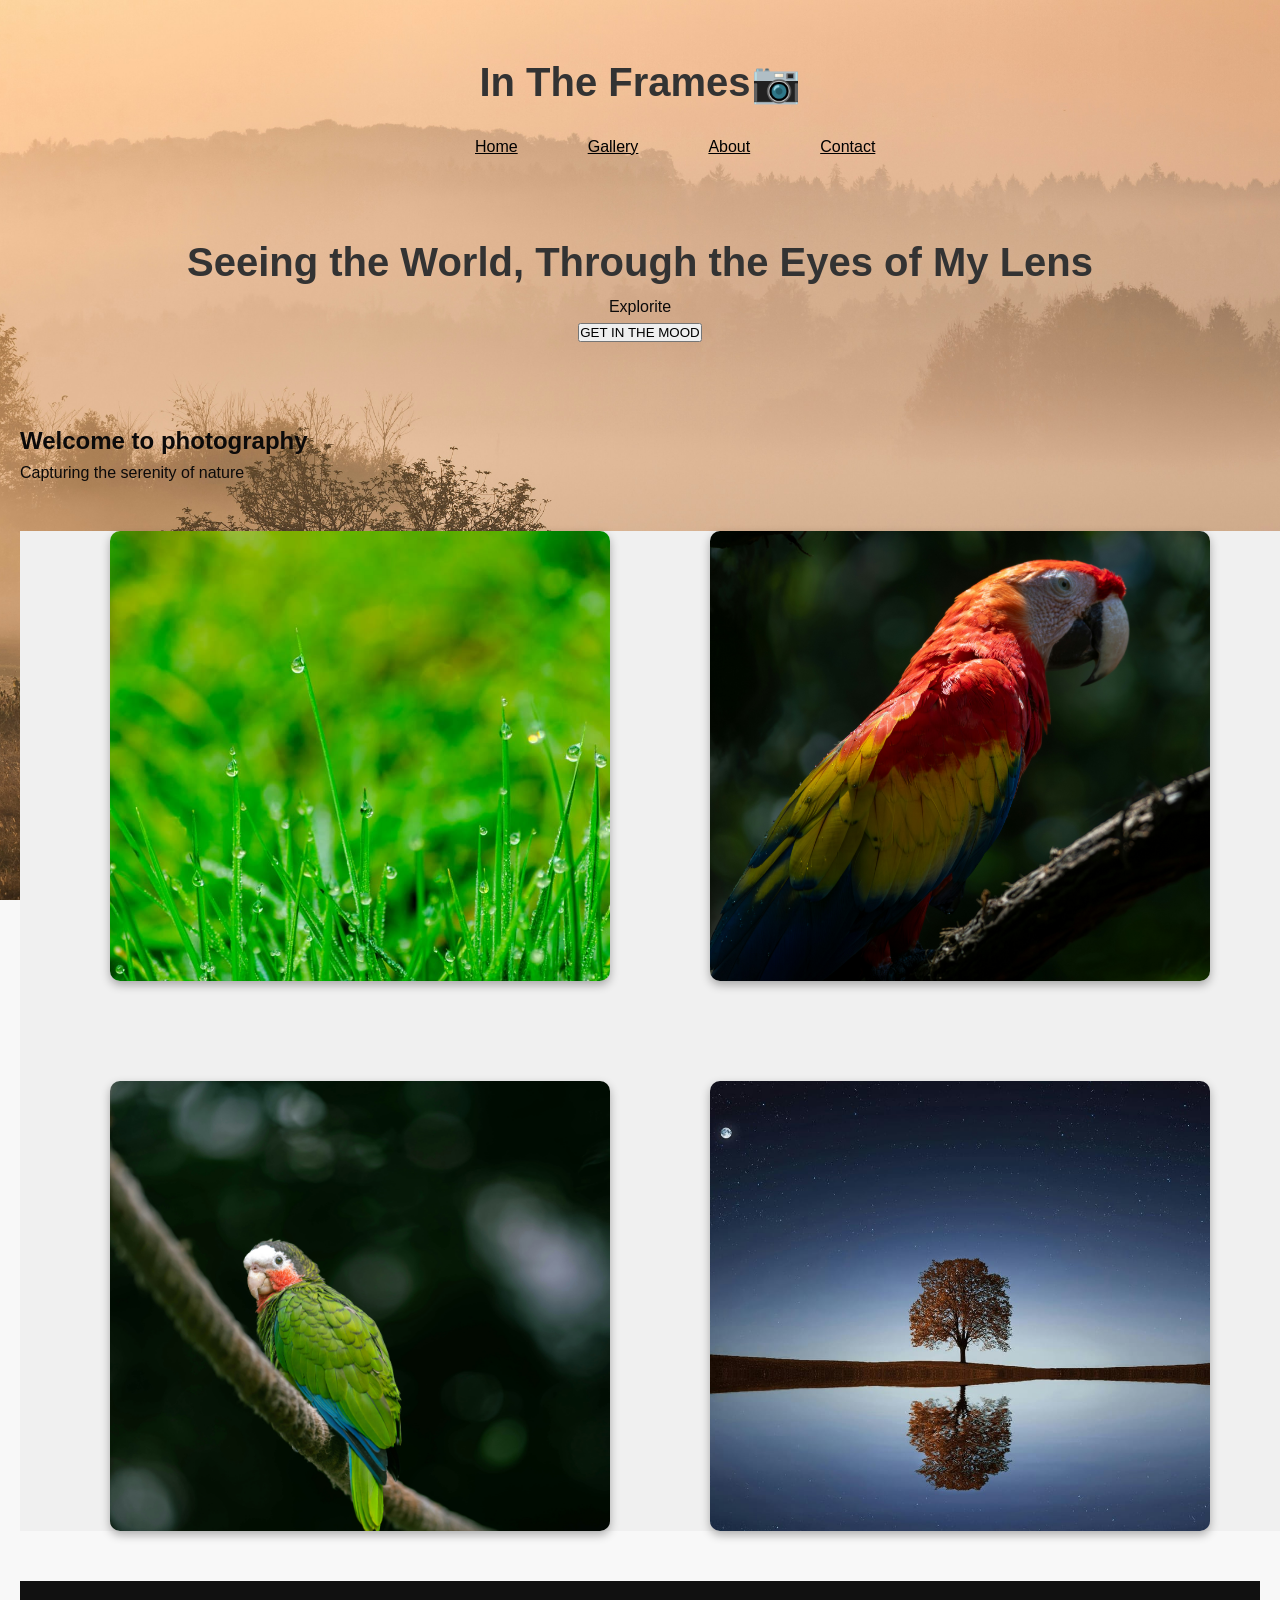
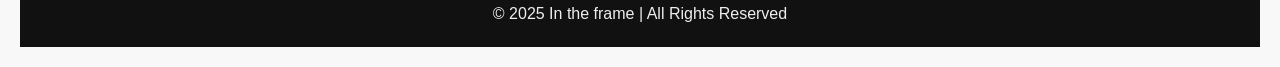
==== index.html @ 229a0e6a "renamed home.html to index.html" ====
<!DOCTYPE html>
<html lang="en">
<head>
  <meta charset="UTF-8">
  <title>In The Frames-Photography</title>
  <style>
  body {
  background-image: url('bg.jpg'); /* Replace with your image path or URL */
  background-size: cover;                 /* Make it fill the screen */
  background-repeat: no-repeat;           /* Don't repeat the image */
  background-position: center center;     /* Center the image */
  background-attachment: fixed;           /* Optional: keeps image fixed while scrolling */
  margin: 0;                              
  padding: 0;
  font-family: Arial, sans-serif;
}</style>
  </head>
  <body>
  <link rel="stylesheet" href="style.css">
  <header>
    <h1>In The Frames📷</h1>
    <nav><div class="nav-links">
      <a href="home.html">Home</a>
      <a href="gallery.html">Gallery</a>
      <a href="about.html">About</a>
      <a href="contact.html">Contact</a>
    </div></nav>
    
  </header>

  <section class="hero">
    <div class="hero-content"><center>
      <h1>Seeing the World, Through the Eyes of My Lens</h1>
      <p>Explorite</p>
      <button class="btn">GET IN THE MOOD</button>
   </center></div>
   <br> </br>
  </section>
    <section class="content">
  <br>
  <h2>Welcome to photography</h2>
  <p>   Capturing the serenity of nature</p>
  </br>
  </section>
  <div class="full-width-background">
  <div class="image-row">
    <img src="img3.jpg" alt="Image 1">
    <img src="img7.jpg" alt="Image 2">
    <img src="img8.jpg" alt="Image 3">
    <img src="img4.jpg" alt="scroll-img">
  </div>
  </div>
</section>
<footer class="site-footer">
        <p>&copy; 2025 In the frame | All Rights Reserved</p>
    </footer>  <!-- Gallery, About, and Contact will come later -->

</body>
</html>
---- style.css ----
header {      /* dark background */
  color:black;                 /* text color */
  padding: 30px;
  text-align: center;
}

header h1 {
  font-size: 40px;
  margin-bottom: 10px;
}

header p {
  font-size: 18px;
  color:black;                  /* lighter text for caption */
  margin: 0;
}
.nav-links{
  display: flex;
  gap:20px ;
    text-align: center;
    margin:0 400px;

}
.nav-links a{
  color:black;
  font-weight: 600px;
  padding: 10px 25px;
  transition: color 0.2 ease;
}
.nav-links a:hover{
  color: white;

}
.full-width-background {
  background-color: #f0f0f0;
  width: 100vw;
  padding: 0;
}
.scroll-img {
  width: 200px;
  height: 300px;
  object-fit: cover;
  opacity: 0;
  transform: translateY(50px);
  transition: all 1s ease-in-out;
}

/* When image is in view, add class */
.scroll-img.visible {
  opacity: 1;
  transform: translateY(0);
}
.image-row {
  display: flex;                 /* Places images in a row */
  justify-content: center;      /* Center the row */
  gap: 100px;                    /* Space between images */
  flex-wrap: wrap;              /* Wrap if screen is small */
  margin-top: 20px;
  background-color:#f0f0f0;

}

.image-row img {
  width: 500px;                 /* Fixed width for uniform size */
  height: 450px;                /* Same height */
  object-fit: cover;            /* Crops to fill area neatly */
  border-radius: 10px;
  box-shadow: 0 4px 10px rgba(0,0,0,0.3);
  transition: transform 0.3s;
}

.image-row img:hover {
  transform: scale(1.05);       /* Zoom effect on hover */
}
* {
    margin: 0;
    padding: 0;
    box-sizing: border-box;
    font-family: Arial, sans-serif;
}

body {
    background-color: #f0f0f0;
    padding: 20px;
}

header {
    text-align: center;
    margin-bottom: 30px;
}

h1 {
    color: #333;
    font-size: 2.5em;
}

.gallery {
    display: grid;
    grid-template-columns: repeat(auto-fit, minmax(250px, 1fr));
    gap: 100px;
}

.photo img {
    width: 100%;
    height: 350px;
    object-fit:cover;
    border-radius: 10px;
    box-shadow: 0 4px 8px rgba(0, 0, 0, 0.2);
    transition: transform 0.3s;
}

.photo img:hover {
    transform: scale(1.08);
}
/*adout*/
/* Reset & base styles */
* {
    margin: 0;
    padding: 0;
    box-sizing: border-box;
}

body {
    font-family: 'Segoe UI', sans-serif;
    background-color: #f8f8f8;
    color: hsl(0, 5%, 4%);
    line-height: 1.6;
}

.site-header {
    background-color: #080808;
    color: rgb(249, 249, 250);
    padding: 40px 0;
    text-align: center;
}

.site-header h1 {
    font-size: 3rem;
}

.about-container {
    display: flex;
    flex-wrap: wrap;
    max-width: 1000px;
    margin: 40px auto;
    padding: 20px;
    background-color: #fff;
    border-radius: 12px;
    box-shadow: 0 4px 12px rgba(0, 0, 0, 0.1);
    gap: 30px;
}

.about-image {
    flex: 1 1 300px;
    text-align: center;
}

.about-image img {
    width: 200%;
    max-width: 250px;
    border-radius: 500%;
    border: 4px solid #444;
    box-shadow: 0 4px 8px rgba(0, 0, 0, 0.2);
}

.about-text {
    flex: 2 1 400px;
}

.about-text h2 {
    font-size: 2rem;
    margin-bottom: 20px;
    color: hsl(0, 0%, 3%);
}

.about-text p {
    margin-bottom: 15px;
    font-size: 1.1rem;
    color: hsl(0, 0%, 5%);
}

.site-footer {
    text-align: center;
    padding: 20px;
    background-color: #111;
    color: #eee;
    margin-top: 50px;
}
/*contact*/
* {
    box-sizing: border-box;
    margin: 0;
    padding: 0;
    font-family: 'Segoe UI', sans-serif;
}

body {
    height: 100%;
}

/* Background Image Section */
.contact-background {
    background-image: url('bg3.jpg'); /* Replace with your image path */
    background-size: cover;
    background-position: center;
    height: 100vh;
    display: flex;
    align-items: center;
    justify-content: center;
}

.contact-overlay {
    background-color: rgba(0, 0, 0, 0.6); /* Dark overlay */
    padding: 0px;
    border-radius: 15px;
    width: 90%;
    max-width: 600px;
    color: #f4f2f2;
}

/* Contact Form Styles */
.contact-form-container h1 {
    text-align: center;
    font-size: 2.5rem;
    color:#ffffff;
    margin-bottom: 10px;
}

.contact-form-container p {
    text-align: center;
    margin-bottom: 30px;
    font-size: 1.1rem;
}

.contact-form input,
.contact-form textarea {
    width: 100%;
    padding: 12px;
    margin-bottom: 15px;
    border: none;
    border-radius: 8px;
    font-size: 1rem;
}

.contact-form button {
    width: 100%;
    background-color: #ff6600;
    color: white;
    padding: 14px;
    font-size: 1.1rem;
    border: none;
    border-radius: 8px;
    cursor: pointer;
    transition: background 0.3s;
}

.contact-form button:hover {
    background-color: #e65c00;
}
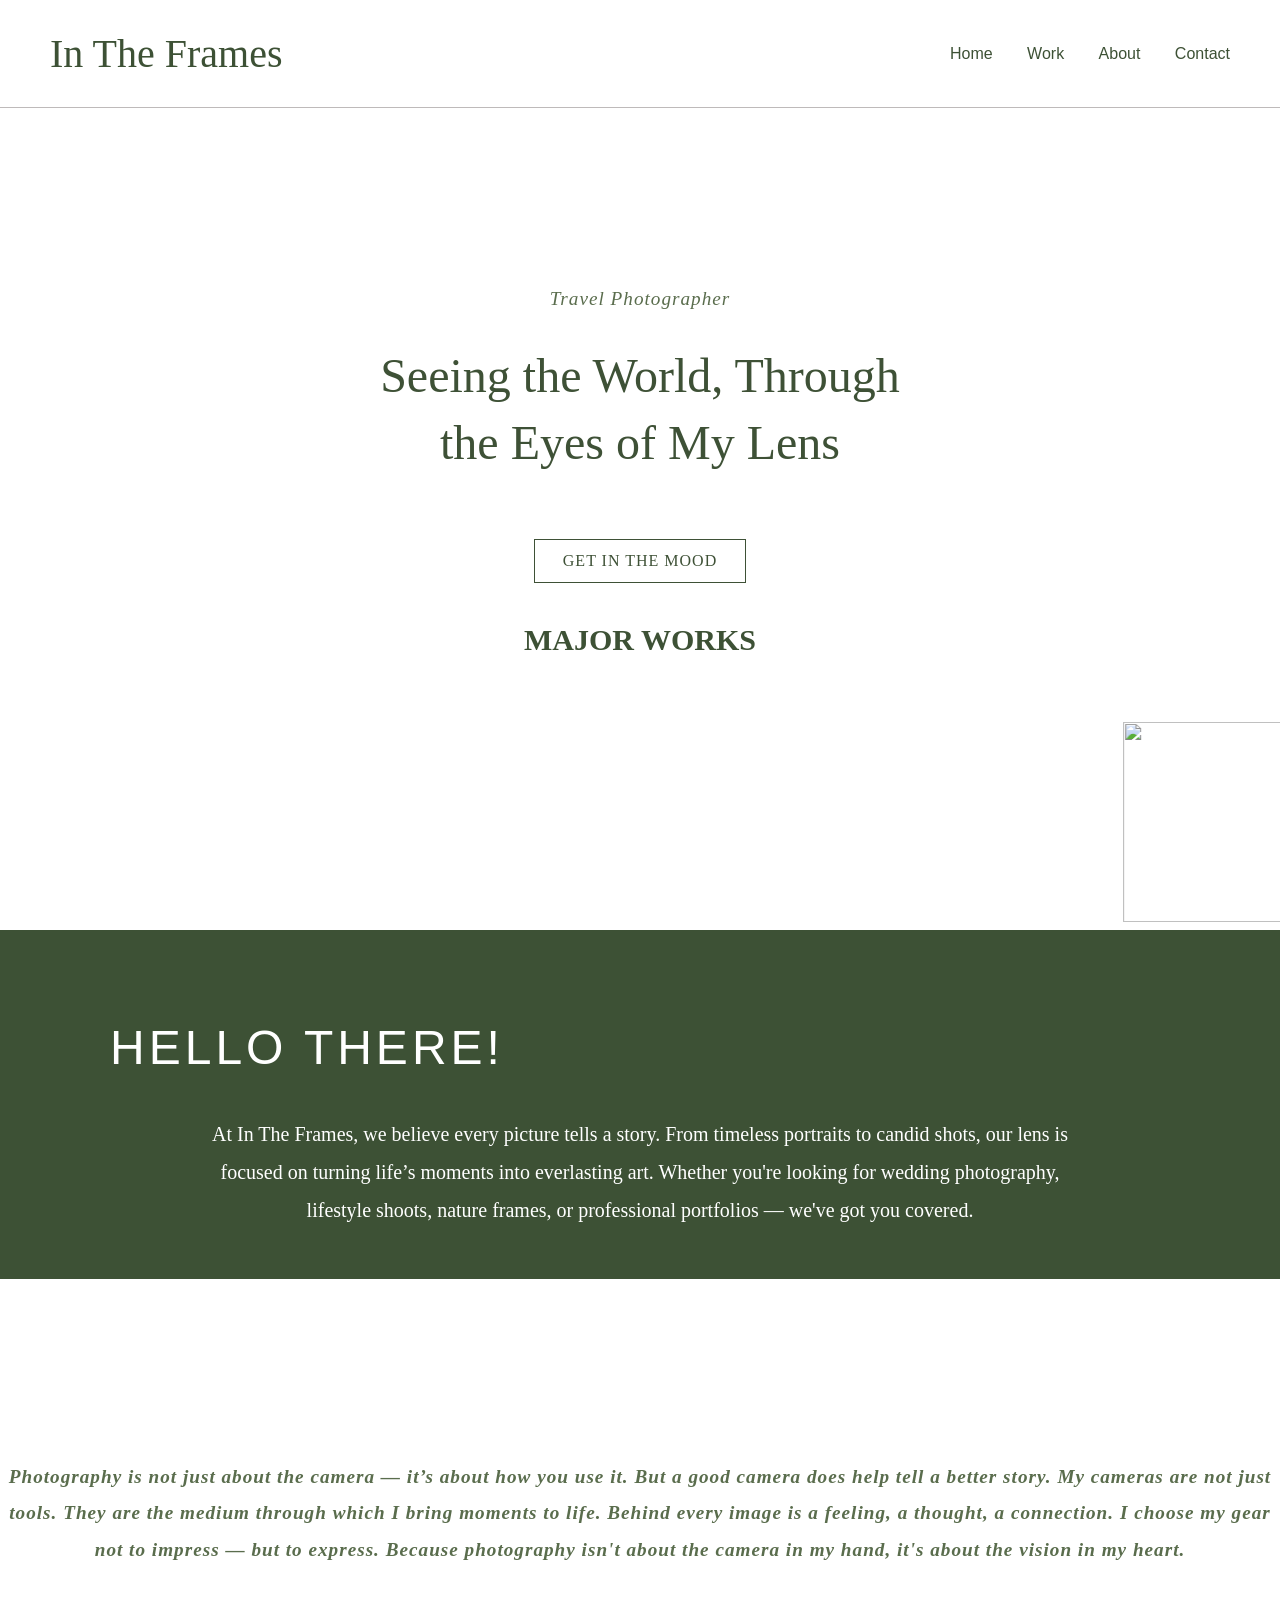
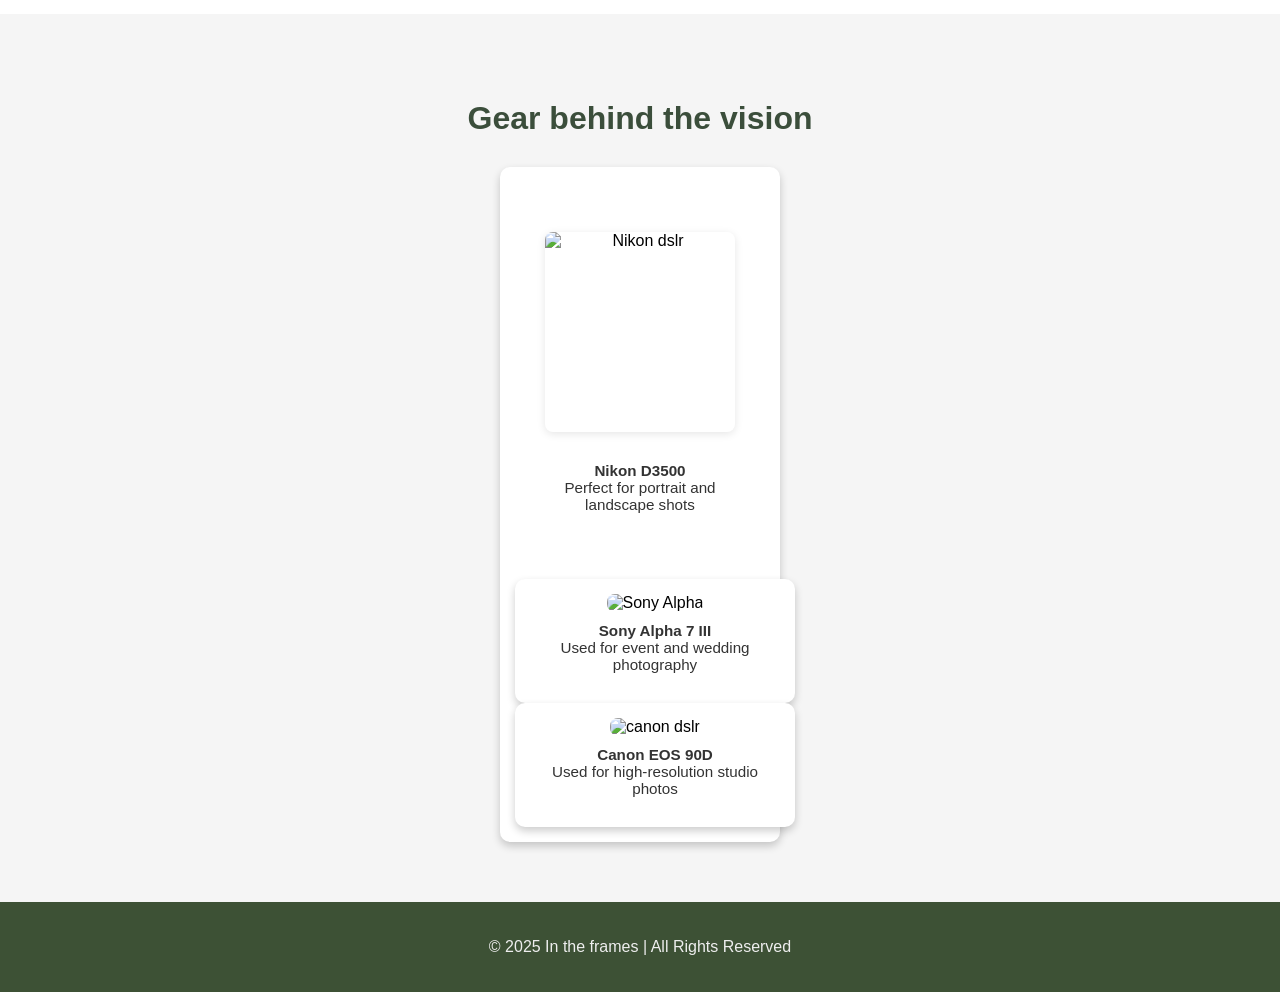
==== commit 137cba5f: "photography project upload" ====
--- a/index.html
+++ b/index.html
@@ -2,57 +2,98 @@
 <html lang="en">
 <head>
   <meta charset="UTF-8">
-  <title>In The Frames-Photography</title>
-  <style>
-  body {
-  background-image: url('bg.jpg'); /* Replace with your image path or URL */
-  background-size: cover;                 /* Make it fill the screen */
-  background-repeat: no-repeat;           /* Don't repeat the image */
-  background-position: center center;     /* Center the image */
-  background-attachment: fixed;           /* Optional: keeps image fixed while scrolling */
-  margin: 0;                              
-  padding: 0;
-  font-family: Arial, sans-serif;
-}</style>
+  <title>In The Frames</title>
   </head>
+
+  
   <body>
-  <link rel="stylesheet" href="style.css">
+  <link rel="stylesheet" href="stylee.css">
   <header>
-    <h1>In The Frames📷</h1>
+  <div class="header-row">
+    <h1>In The Frames</h1>
     <nav><div class="nav-links">
       <a href="home.html">Home</a>
-      <a href="gallery.html">Gallery</a>
+      <a href="work.html">Work</a>
       <a href="about.html">About</a>
       <a href="contact.html">Contact</a>
     </div></nav>
+  </div>
+  <body>
+  <!-- Background Image Section -->
+  <div class="hero-text">
     
-  </header>
+     <p class="subtext">Travel Photographer</p>
+  <h1>Seeing the World, Through<br> the Eyes of My Lens</h1>
+  <a href="work.html" class="hero-button">GET IN THE MOOD</a>
+   
+  </div>
 
-  <section class="hero">
-    <div class="hero-content"><center>
-      <h1>Seeing the World, Through the Eyes of My Lens</h1>
-      <p>Explorite</p>
-      <button class="btn">GET IN THE MOOD</button>
-   </center></div>
-   <br> </br>
-  </section>
-    <section class="content">
-  <br>
-  <h2>Welcome to photography</h2>
-  <p>   Capturing the serenity of nature</p>
-  </br>
-  </section>
-  <div class="full-width-background">
-  <div class="image-row">
-    <img src="img3.jpg" alt="Image 1">
-    <img src="img7.jpg" alt="Image 2">
-    <img src="img8.jpg" alt="Image 3">
-    <img src="img4.jpg" alt="scroll-img">
+  <div class="text">
+    <h4> MAJOR WORKS</h4>
+  </div>
+<marquee behavior="scroll" direction="left" scrollamount="10">
+  
+  <img src="C:\Users\ritha\OneDrive\Documents\sharmila\photographh\photos\image1.jpg" width="200" height="200" />
+  <img src="C:\Users\ritha\OneDrive\Documents\sharmila\photographh\img6.jpg" width="200" height="200" />
+  <img src="C:\Users\ritha\OneDrive\Documents\sharmila\photographh\photos\image3.jpg" width="200" height="200" />
+  <img src="C:\Users\ritha\OneDrive\Documents\sharmila\photographh\photos\imgg.jpg" width="200" height="200" />
+  
+  <img src="C:\Users\ritha\OneDrive\Documents\sharmila\photographh\photos\marq2.jpg" width="200" height="200" />
+  <img src="C:\Users\ritha\OneDrive\Documents\sharmila\photographh\photos\marq3.jpg" width="200" height="200" />
+  <img src="C:\Users\ritha\OneDrive\Documents\sharmila\photographh\photos\marq5.jpg" width="200" height="200" />
+  <img src="C:\Users\ritha\OneDrive\Documents\sharmila\photographh\photos\marq4.jpg" width="200" height="200" />
+</marquee>
+
+    <section class="intro-section">
+  <div class="intro-content">
+    <h2>HELLO THERE!</h2>
+    <p>
+      At In The Frames, we believe every picture tells a story.
+       From timeless portraits to candid shots, our lens is focused on turning life’s moments into everlasting art.
+        Whether you're looking for wedding photography, lifestyle shoots, nature frames, or professional portfolios — we've got you covered.
+    </p>
+  </div>
+</section>
+<div class="hero-text">
+<h4 class="subtext">
+Photography is not just about the camera — it’s about how you use it. 
+But a good camera does help tell a better story.
+My cameras are not just tools.
+They are the medium through which I bring moments to life.
+Behind every image is a feeling, a thought, a connection.
+
+I choose my gear not to impress — but to express.
+Because photography isn't about the camera in my hand,
+it's about the vision in my heart.</h4>
+</div>
+  <!-- White Box with Images -->
+
+
+<section class="camera-used">
+  <h2>Gear behind the vision</h2>
+  <div class="camera-list">
+    <div class="camera-item">
+  <div class="image-section">
+    <img src="C:\Users\ritha\OneDrive\Documents\sharmila\photographh\photos\home2.jpg" alt="Nikon dslr" >
+    <p><strong>Nikon D3500</strong><br>Perfect for portrait and landscape shots</p>
+    </div>
+     <div class="camera-item">
+    <img src="C:\Users\ritha\OneDrive\Documents\sharmila\photographh\photos\home4.jpg" alt="Sony Alpha">
+    <p><strong>Sony Alpha 7 III</strong><br>Used for event and wedding photography</p>
+    </div>
+    <div class="camera-item">
+    <img src="C:\Users\ritha\OneDrive\Documents\sharmila\photographh\photos\home3.jpg" alt="canon dslr">
+     <p><strong>Canon EOS 90D</strong><br>Used for high-resolution studio photos</p>
+    </div>
   </div>
   </div>
 </section>
+
+
+  
+
 <footer class="site-footer">
-        <p>&copy; 2025 In the frame | All Rights Reserved</p>
+        <p>&copy; 2025 In the frames | All Rights Reserved</p>
     </footer>  <!-- Gallery, About, and Contact will come later -->
 
 </body>
--- a/stylee.css
+++ b/stylee.css
@@ -0,0 +1,241 @@
+   body {
+  font-family: 'Georgia', serif;
+  margin: 0;
+  padding: 0;
+  background-image: url('https://images.unsplash.com/photo-1580411787627-396d40a845e2?q=80&w=687&auto=format&fit=crop&ixlib=rb-4.1.0&ixid=M3wxMjA3fDB8MHxwaG90by1wYWdlfHx8fGVufDB8fHx8fA%3D%3D');
+  background-size: cover;            /* ← Scales image to cover the whole page */
+  background-repeat: no-repeat;      /* ← Prevents the image from repeating */
+  background-position: center center;/* ← Centers the image */
+  background-attachment: fixed;      /* ← Makes the background stay fixed on scroll */
+  color: #000;
+}
+
+
+    .header-row {
+      display: flex;
+      justify-content: space-between;
+      align-items: center;
+      padding: 30px 50px;
+      border-bottom: 1px solid #bebaba;
+    }
+
+    .header-row h1 {
+      font-family:'Lucida Sans';
+      font-weight: 100;
+      color:#3d5135;
+      font-size: 40px;
+      margin: 0;
+    }
+
+    .header-row nav a {
+      font-family:sans-serif;
+      margin-left: 30px;
+      text-decoration: none;
+      color:#3d5135;
+      font-weight: 500;
+    }
+ 
+/* Reset & Font */
+body, html {
+  margin: 0;
+  padding: 0;
+  font-family: 'Segoe UI', sans-serif;
+}
+
+.hero-text {
+  text-align: center;
+  color: #3e5136;
+  background-image: url(''); /* soft green like in image */
+  margin-top: 180px; /* adjust based on background */
+} 
+
+.hero-text h1 {
+  font-size: 3rem;
+  font-family: 'Georgia', serif;
+  font-weight:400;
+  line-height: 1.4;
+}
+
+.hero-text .subtext {
+  font-family: 'Georgia', serif;
+  font-size: 1.2rem;
+  letter-spacing: 1px;
+  color: #5a6d4d;
+  margin-bottom: 20px;
+  font-style: italic;
+}
+
+.hero-text h4{
+  
+  font-family: 'Georgia', serif;
+  font-size: 1.2rem;
+  letter-spacing: 1px;
+  line-height: 1.9;
+  padding-bottom:2%;
+  color: #5a6d4d;
+  margin-bottom:2%
+  
+}
+.hero-button {
+  display: inline-block;
+  padding: 12px 28px;
+  margin-top: 30px;
+  border: 1px solid #3e5136;
+  color: #3e5136;
+  text-decoration: none;
+  font-family: 'Georgia', serif;
+  letter-spacing: 1px;
+  transition: all 0.3s ease;
+}
+
+.hero-button:hover {
+  background-color: #3e5136;
+  color: #fff;
+}
+
+.text h4{
+  text-align: center;
+  color: #3d5135;
+  font-size: 30px;
+  padding-bottom: 2%;
+  font-family: Georgia;
+}
+
+/* Fixed Background Image Section */
+.hero-section {
+  height: 100vh;
+  background-image: url('');
+  background-size: cover;
+  background-position: center;
+  background-attachment: fixed;
+  display: flex;
+  justify-content: center;
+  align-items: center;
+}
+.hero-section h1{
+  font-family: 'Trebuchet MS';
+  color: rgb(125, 197, 173);
+}
+
+.hero-section button {
+  padding: 15px 30px;
+  background: white;
+  color:rgb(125, 197, 173);
+  border: 1px solid rgb(125, 197, 173);
+  font-weight: bold;
+  cursor: pointer;
+}
+
+/* White Image Box Section */
+.image-section {
+  background-color: white;
+  padding: 50px 30px;
+  display: flex;
+  justify-content: center;
+  gap: 20px;
+  flex-wrap: wrap;
+}
+
+.image-section img {
+  width: 300px;
+  height: 200px;
+  object-fit: cover;
+  border-radius: 10px;
+  box-shadow: 0 2px 8px rgba(0,0,0,0.1);
+  transition: transform 0.3s ease;
+}
+
+.image-section img:hover {
+  transform: scale(1.05);
+}
+
+.camera-used {
+  padding: 60px 20px;
+  background-color: #f5f5f5;
+  text-align: center;
+}
+
+.camera-used h2 {
+  font-size: 2em;
+  color: #3b4e3b;
+  margin-bottom: 30px;
+}
+
+.camera-list {
+  display: flex;
+  flex-wrap: wrap; /* Allows wrapping on small screens */
+  justify-content: center;
+  gap: 30px;
+}
+
+.camera-item {
+  width: 250px;
+  background: white;
+  padding: 15px;
+  border-radius: 10px;
+  box-shadow: 0 4px 8px rgba(0,0,0,0.2);
+  transition: transform 0.3s ease;
+}
+
+.camera-item:hover {
+  transform: scale(1.05);
+}
+
+.camera-item img {
+  width: 100%;
+  border-radius: 8px;
+}
+
+.camera-item p {
+  margin-top: 10px;
+  font-size: 0.95em;
+  color: #333;
+}
+
+
+.intro-section {
+  background-color: #3d5135;  /* Dark green block */
+  color: white;
+  padding: 50px 50px;
+  text-align: center;
+}
+
+.intro-content h2 {
+  font-size: 3rem;
+  letter-spacing: 4px;
+  text-align: left;
+  padding:0 60px;
+  margin-bottom: 40px;
+  font-weight: 40;
+}
+
+.intro-content p {
+  max-width: 900px;
+  margin: 0 auto;
+  font-size:20px;
+  padding: 0 70px;
+  line-height: 1.9;
+  font-family: 'Times New Roman';
+}
+
+
+   .site-footer {
+    text-align: center;
+    padding: 20px;
+    background-color:#3d5135;
+    color: #eee;
+    margin-top: 0 50px;
+}
+/* Marquee Section */
+.carousel {
+  background-color: #f2f2f2;
+  padding: 20px 0;
+}
+
+.carousel img {
+  height: 200px;
+  width: 300px;
+  object-fit: cover;
+  margin-right: 20px;
+  border-radius: 10px;
+}
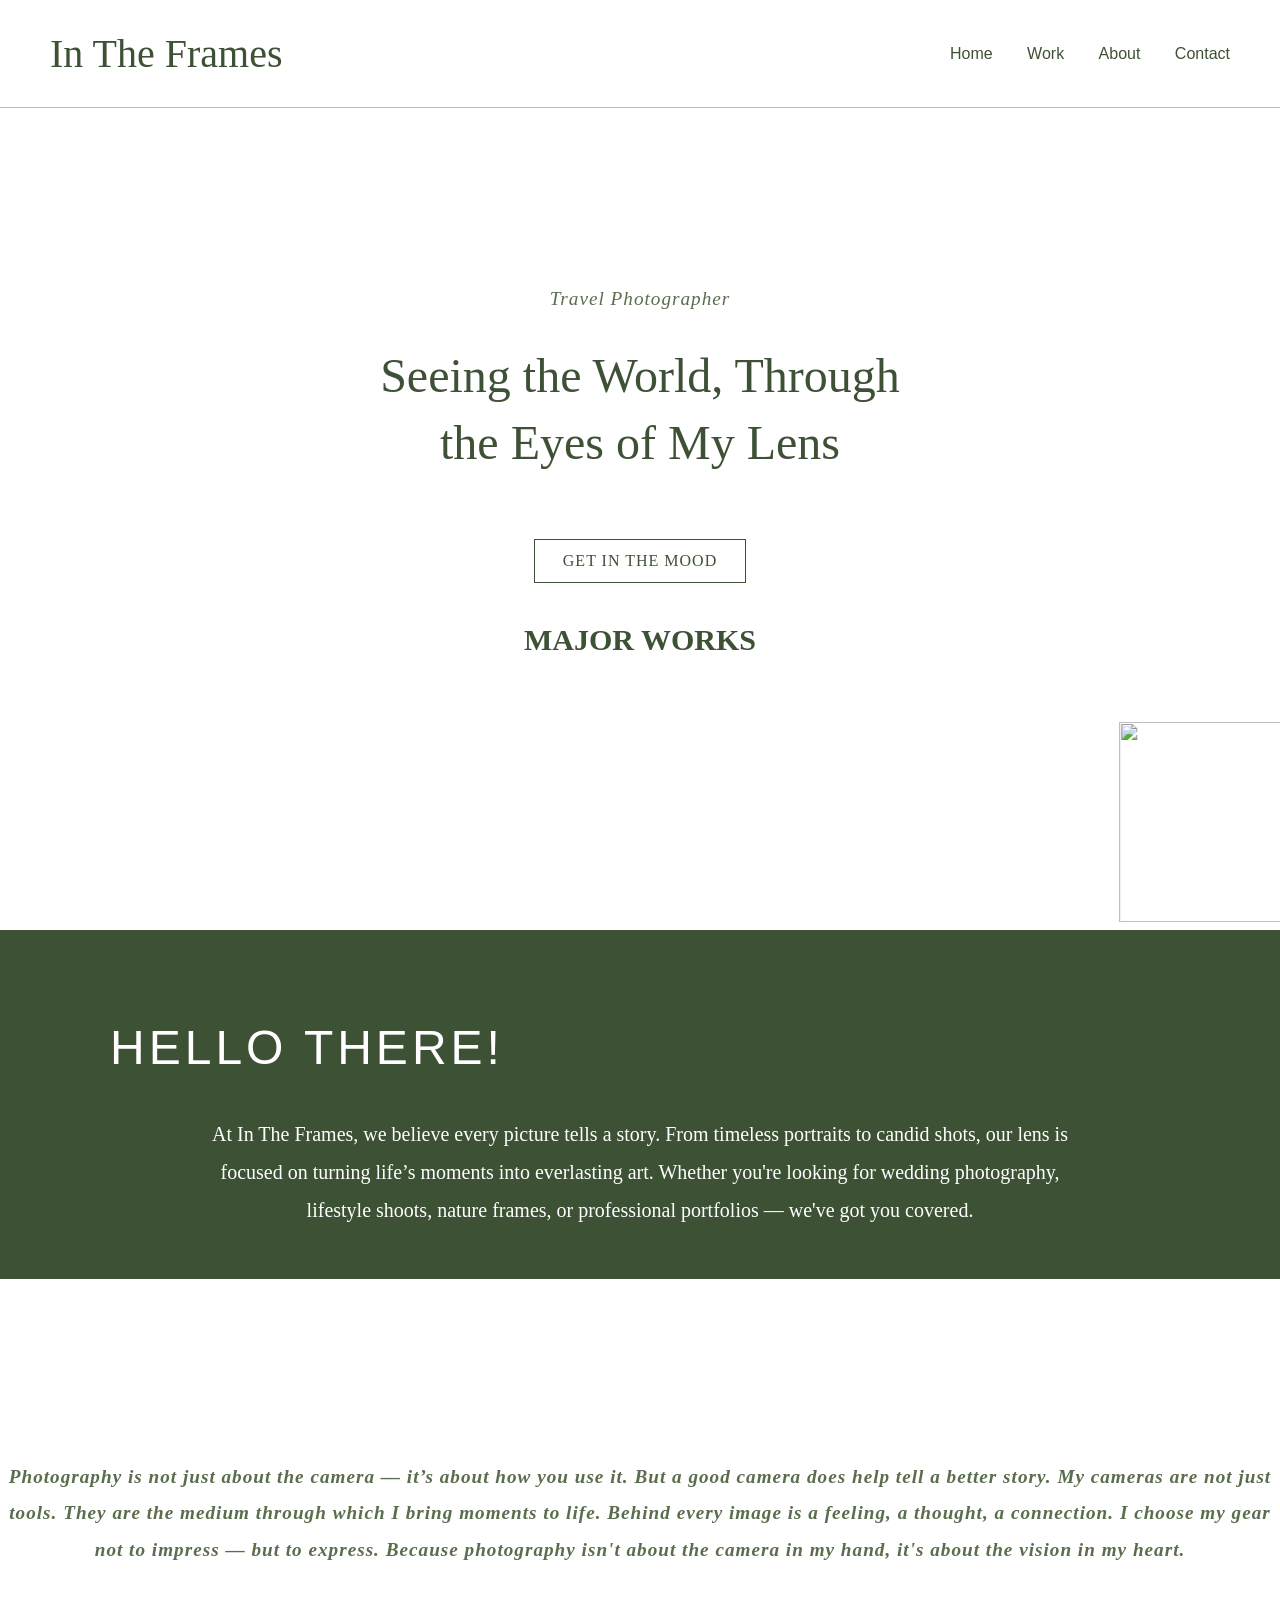
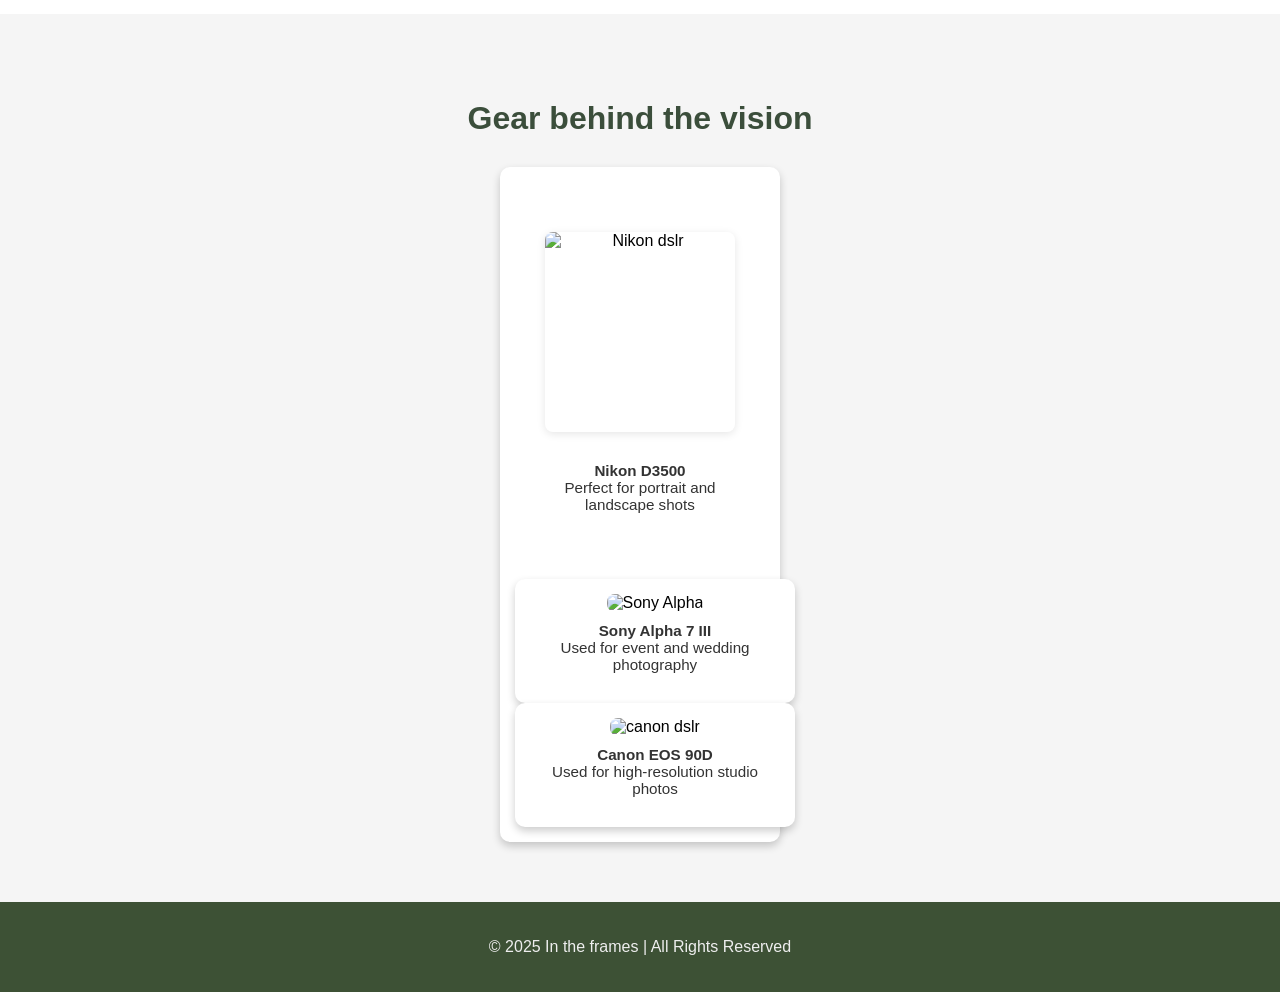
==== commit 27281bc5: "photography project upload" ====
--- a/index.html
+++ b/index.html
@@ -7,7 +7,7 @@
 
   
   <body>
-  <link rel="stylesheet" href="stylee.css">
+  <link rel="stylesheet" href="style.css">
   <header>
   <div class="header-row">
     <h1>In The Frames</h1>
--- a/style.css
+++ b/style.css
@@ -0,0 +1,241 @@
+   body {
+  font-family: 'Georgia', serif;
+  margin: 0;
+  padding: 0;
+  background-image: url('https://images.unsplash.com/photo-1580411787627-396d40a845e2?q=80&w=687&auto=format&fit=crop&ixlib=rb-4.1.0&ixid=M3wxMjA3fDB8MHxwaG90by1wYWdlfHx8fGVufDB8fHx8fA%3D%3D');
+  background-size: cover;            /* ← Scales image to cover the whole page */
+  background-repeat: no-repeat;      /* ← Prevents the image from repeating */
+  background-position: center center;/* ← Centers the image */
+  background-attachment: fixed;      /* ← Makes the background stay fixed on scroll */
+  color: #000;
+}
+
+
+    .header-row {
+      display: flex;
+      justify-content: space-between;
+      align-items: center;
+      padding: 30px 50px;
+      border-bottom: 1px solid #bebaba;
+    }
+
+    .header-row h1 {
+      font-family:'Lucida Sans';
+      font-weight: 100;
+      color:#3d5135;
+      font-size: 40px;
+      margin: 0;
+    }
+
+    .header-row nav a {
+      font-family:sans-serif;
+      margin-left: 30px;
+      text-decoration: none;
+      color:#3d5135;
+      font-weight: 500;
+    }
+ 
+/* Reset & Font */
+body, html {
+  margin: 0;
+  padding: 0;
+  font-family: 'Segoe UI', sans-serif;
+}
+
+.hero-text {
+  text-align: center;
+  color: #3e5136;
+  background-image: url(''); /* soft green like in image */
+  margin-top: 180px; /* adjust based on background */
+} 
+
+.hero-text h1 {
+  font-size: 3rem;
+  font-family: 'Georgia', serif;
+  font-weight:400;
+  line-height: 1.4;
+}
+
+.hero-text .subtext {
+  font-family: 'Georgia', serif;
+  font-size: 1.2rem;
+  letter-spacing: 1px;
+  color: #5a6d4d;
+  margin-bottom: 20px;
+  font-style: italic;
+}
+
+.hero-text h4{
+  
+  font-family: 'Georgia', serif;
+  font-size: 1.2rem;
+  letter-spacing: 1px;
+  line-height: 1.9;
+  padding-bottom:2%;
+  color: #5a6d4d;
+  margin-bottom:2%
+  
+}
+.hero-button {
+  display: inline-block;
+  padding: 12px 28px;
+  margin-top: 30px;
+  border: 1px solid #3e5136;
+  color: #3e5136;
+  text-decoration: none;
+  font-family: 'Georgia', serif;
+  letter-spacing: 1px;
+  transition: all 0.3s ease;
+}
+
+.hero-button:hover {
+  background-color: #3e5136;
+  color: #fff;
+}
+
+.text h4{
+  text-align: center;
+  color: #3d5135;
+  font-size: 30px;
+  padding-bottom: 2%;
+  font-family: Georgia;
+}
+
+/* Fixed Background Image Section */
+.hero-section {
+  height: 100vh;
+  background-image: url('');
+  background-size: cover;
+  background-position: center;
+  background-attachment: fixed;
+  display: flex;
+  justify-content: center;
+  align-items: center;
+}
+.hero-section h1{
+  font-family: 'Trebuchet MS';
+  color: rgb(125, 197, 173);
+}
+
+.hero-section button {
+  padding: 15px 30px;
+  background: white;
+  color:rgb(125, 197, 173);
+  border: 1px solid rgb(125, 197, 173);
+  font-weight: bold;
+  cursor: pointer;
+}
+
+/* White Image Box Section */
+.image-section {
+  background-color: white;
+  padding: 50px 30px;
+  display: flex;
+  justify-content: center;
+  gap: 20px;
+  flex-wrap: wrap;
+}
+
+.image-section img {
+  width: 300px;
+  height: 200px;
+  object-fit: cover;
+  border-radius: 10px;
+  box-shadow: 0 2px 8px rgba(0,0,0,0.1);
+  transition: transform 0.3s ease;
+}
+
+.image-section img:hover {
+  transform: scale(1.05);
+}
+
+.camera-used {
+  padding: 60px 20px;
+  background-color: #f5f5f5;
+  text-align: center;
+}
+
+.camera-used h2 {
+  font-size: 2em;
+  color: #3b4e3b;
+  margin-bottom: 30px;
+}
+
+.camera-list {
+  display: flex;
+  flex-wrap: wrap; /* Allows wrapping on small screens */
+  justify-content: center;
+  gap: 30px;
+}
+
+.camera-item {
+  width: 250px;
+  background: white;
+  padding: 15px;
+  border-radius: 10px;
+  box-shadow: 0 4px 8px rgba(0,0,0,0.2);
+  transition: transform 0.3s ease;
+}
+
+.camera-item:hover {
+  transform: scale(1.05);
+}
+
+.camera-item img {
+  width: 100%;
+  border-radius: 8px;
+}
+
+.camera-item p {
+  margin-top: 10px;
+  font-size: 0.95em;
+  color: #333;
+}
+
+
+.intro-section {
+  background-color: #3d5135;  /* Dark green block */
+  color: white;
+  padding: 50px 50px;
+  text-align: center;
+}
+
+.intro-content h2 {
+  font-size: 3rem;
+  letter-spacing: 4px;
+  text-align: left;
+  padding:0 60px;
+  margin-bottom: 40px;
+  font-weight: 40;
+}
+
+.intro-content p {
+  max-width: 900px;
+  margin: 0 auto;
+  font-size:20px;
+  padding: 0 70px;
+  line-height: 1.9;
+  font-family: 'Times New Roman';
+}
+
+
+   .site-footer {
+    text-align: center;
+    padding: 20px;
+    background-color:#3d5135;
+    color: #eee;
+    margin-top: 0 50px;
+}
+/* Marquee Section */
+.carousel {
+  background-color: #f2f2f2;
+  padding: 20px 0;
+}
+
+.carousel img {
+  height: 200px;
+  width: 300px;
+  object-fit: cover;
+  margin-right: 20px;
+  border-radius: 10px;
+}
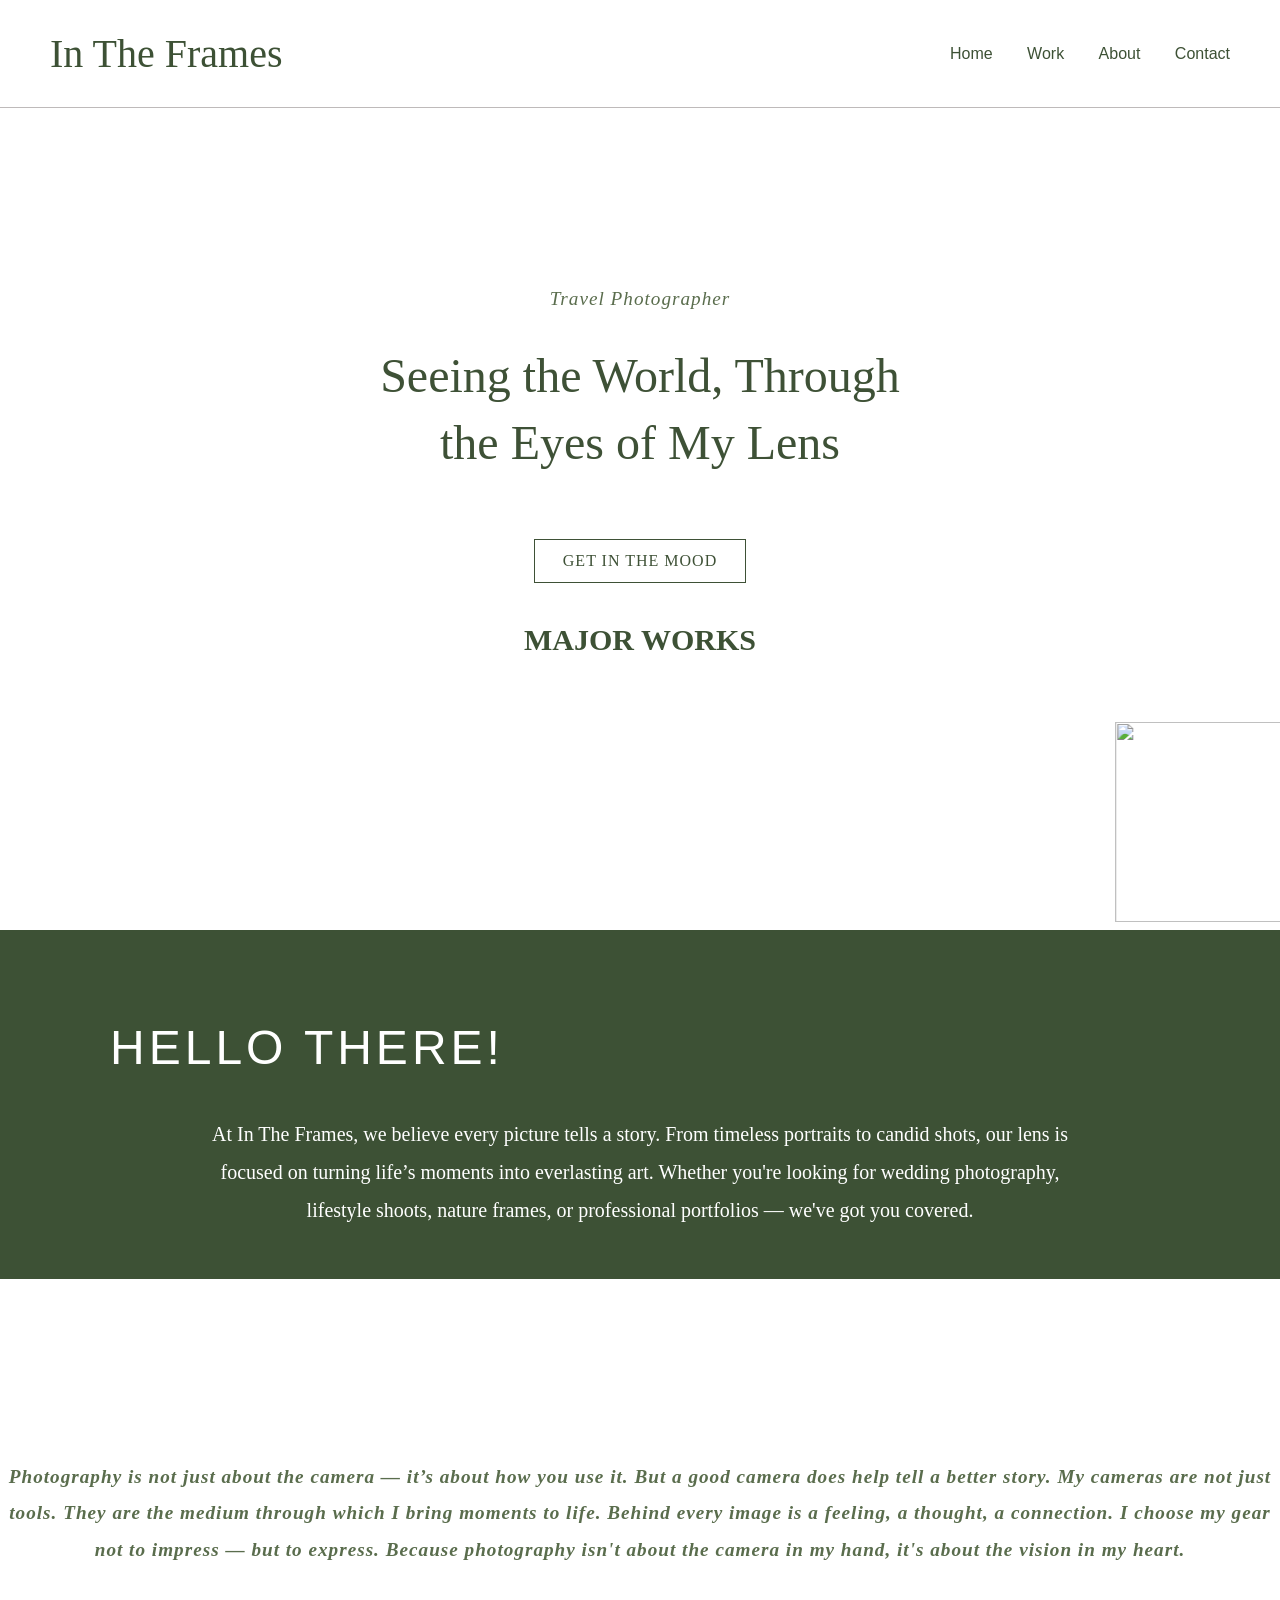
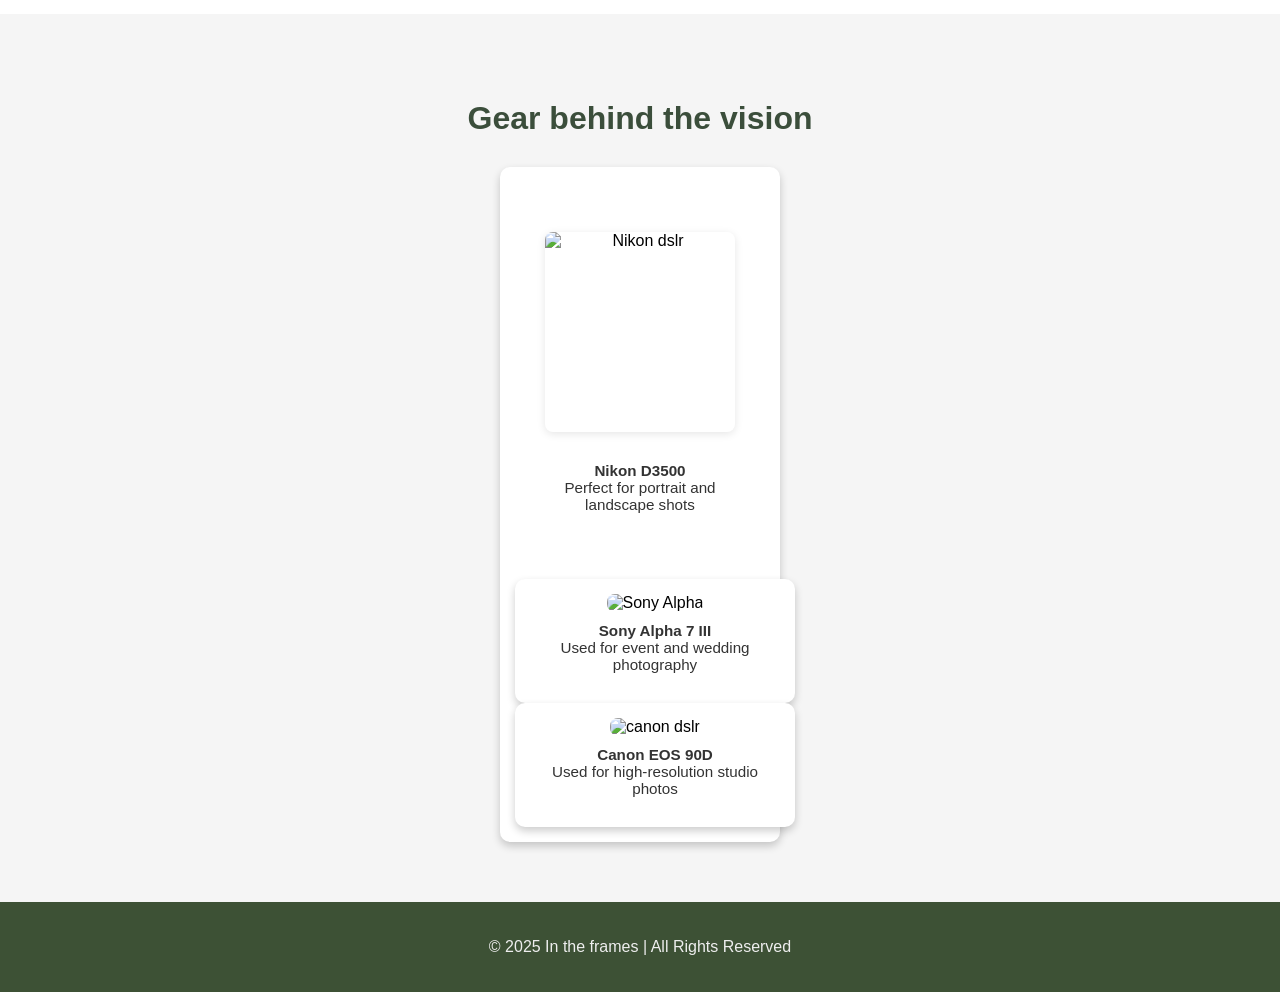
==== commit d9e1c24f: "fixed home link and updated pages" ====
--- a/index.html
+++ b/index.html
@@ -12,7 +12,7 @@
   <div class="header-row">
     <h1>In The Frames</h1>
     <nav><div class="nav-links">
-      <a href="home.html">Home</a>
+      <a href="index.html">Home</a>
       <a href="work.html">Work</a>
       <a href="about.html">About</a>
       <a href="contact.html">Contact</a>
@@ -33,15 +33,15 @@
   </div>
 <marquee behavior="scroll" direction="left" scrollamount="10">
   
-  <img src="C:\Users\ritha\OneDrive\Documents\sharmila\photographh\photos\image1.jpg" width="200" height="200" />
+  <img src="C:\Users\ritha\OneDrive\Documents\sharmila\photographh\image1.jpg" width="200" height="200" />
   <img src="C:\Users\ritha\OneDrive\Documents\sharmila\photographh\img6.jpg" width="200" height="200" />
-  <img src="C:\Users\ritha\OneDrive\Documents\sharmila\photographh\photos\image3.jpg" width="200" height="200" />
-  <img src="C:\Users\ritha\OneDrive\Documents\sharmila\photographh\photos\imgg.jpg" width="200" height="200" />
+  <img src="C:\Users\ritha\OneDrive\Documents\sharmila\photographh\image3.jpg" width="200" height="200" />
+  <img src="C:\Users\ritha\OneDrive\Documents\sharmila\photographh\imgg.jpg" width="200" height="200" />
   
-  <img src="C:\Users\ritha\OneDrive\Documents\sharmila\photographh\photos\marq2.jpg" width="200" height="200" />
-  <img src="C:\Users\ritha\OneDrive\Documents\sharmila\photographh\photos\marq3.jpg" width="200" height="200" />
-  <img src="C:\Users\ritha\OneDrive\Documents\sharmila\photographh\photos\marq5.jpg" width="200" height="200" />
-  <img src="C:\Users\ritha\OneDrive\Documents\sharmila\photographh\photos\marq4.jpg" width="200" height="200" />
+  <img src="C:\Users\ritha\OneDrive\Documents\sharmila\photographh\marq2.jpg" width="200" height="200" />
+  <img src="C:\Users\ritha\OneDrive\Documents\sharmila\photographh\marq3.jpg" width="200" height="200" />
+  <img src="C:\Users\ritha\OneDrive\Documents\sharmila\photographh\marq5.jpg" width="200" height="200" />
+  <img src="C:\Users\ritha\OneDrive\Documents\sharmila\photographh\marq4.jpg" width="200" height="200" />
 </marquee>
 
     <section class="intro-section">
@@ -74,15 +74,15 @@
   <div class="camera-list">
     <div class="camera-item">
   <div class="image-section">
-    <img src="C:\Users\ritha\OneDrive\Documents\sharmila\photographh\photos\home2.jpg" alt="Nikon dslr" >
+    <img src="C:\Users\ritha\OneDrive\Documents\sharmila\photographh\home2.jpg" alt="Nikon dslr" >
     <p><strong>Nikon D3500</strong><br>Perfect for portrait and landscape shots</p>
     </div>
      <div class="camera-item">
-    <img src="C:\Users\ritha\OneDrive\Documents\sharmila\photographh\photos\home4.jpg" alt="Sony Alpha">
+    <img src="C:\Users\ritha\OneDrive\Documents\sharmila\photographh\home4.jpg" alt="Sony Alpha">
     <p><strong>Sony Alpha 7 III</strong><br>Used for event and wedding photography</p>
     </div>
     <div class="camera-item">
-    <img src="C:\Users\ritha\OneDrive\Documents\sharmila\photographh\photos\home3.jpg" alt="canon dslr">
+    <img src="C:\Users\ritha\OneDrive\Documents\sharmila\photographh\home3.jpg" alt="canon dslr">
      <p><strong>Canon EOS 90D</strong><br>Used for high-resolution studio photos</p>
     </div>
   </div>
